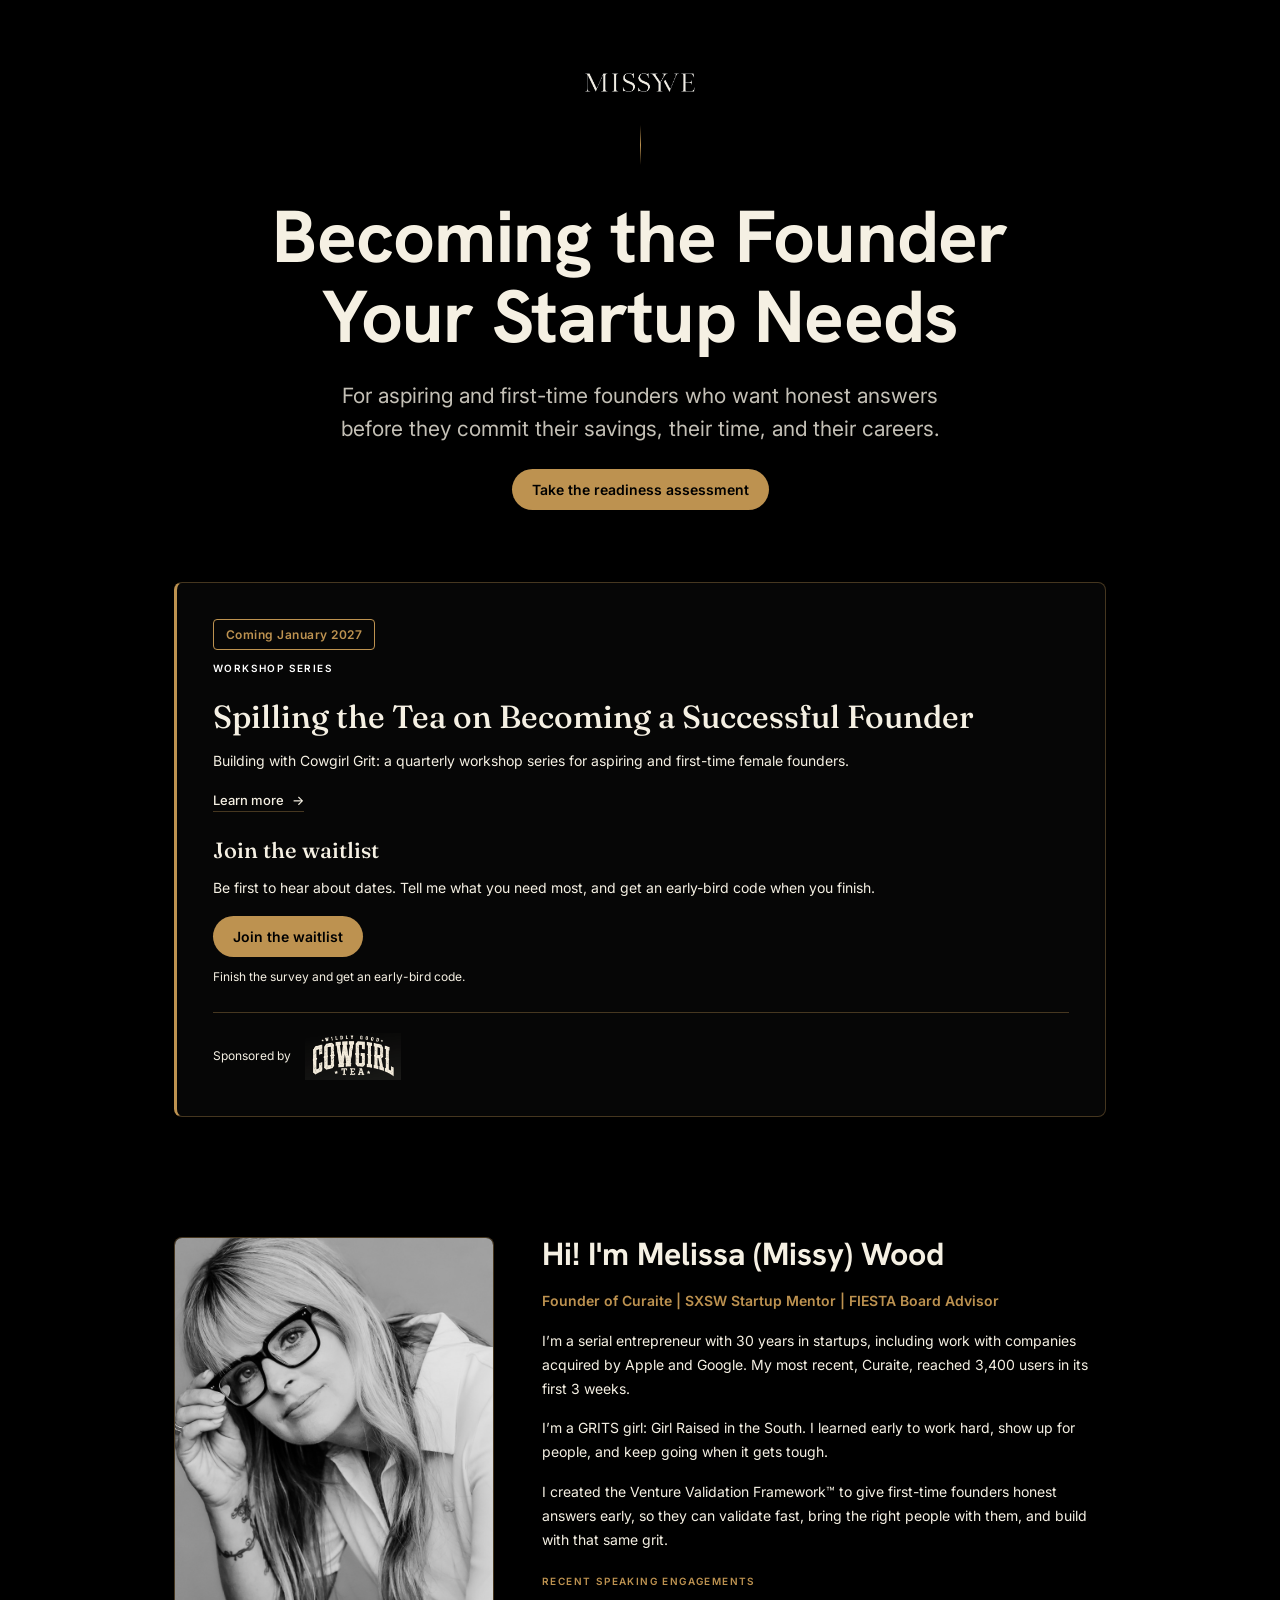
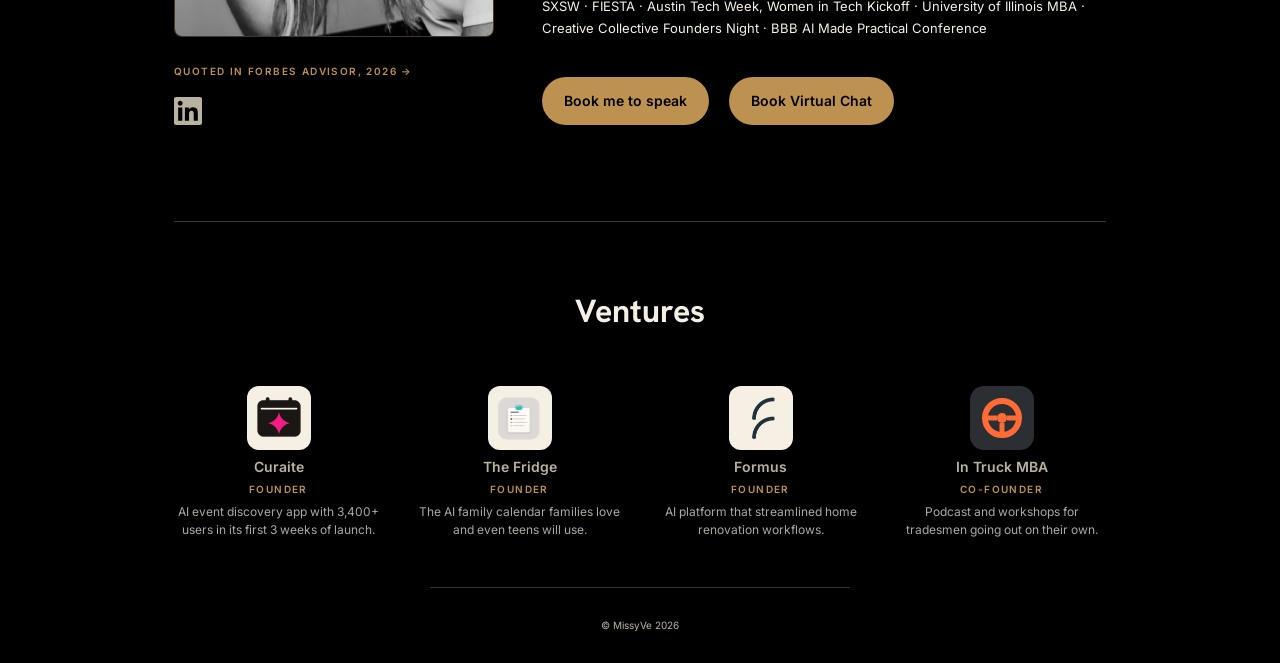
==== index.html @ 0cfccc88 "Refine mobile layout and button labels Co-authored-by: Copilot <223556219+Copilot@users.noreply.gith" ====
<!DOCTYPE html> <html lang="en"> <head> <meta charset="UTF-8"> <meta name="viewport" content="width=device-width, initial-scale=1.0"> <title>MissyVe | Melissa Wood and Founder Readiness</title>
 <link rel="preconnect" href="https://fonts.googleapis.com"> <link rel="preconnect" href="https://fonts.gstatic.com" crossorigin> <link href="https://fonts.googleapis.com/css2?family=Fraunces:opsz,wght@9..144,500;9..144,600;9..144,700&family=Hanken+Grotesk:wght@600;700;800&family=Inter:wght@400;500;600&display=swap" rel="stylesheet"> <style>   :root{     --navy-900:#0A1220;     --navy-800:#0F1B33;     --gold-500:#BD9250;     --gold-300:#BD9250;     --cream-100:#F5F0E3;     --cream-300:#B9B2A0;     --line: rgba(189,146,80,0.35);   }    *{ box-sizing:border-box; }    html,body{     margin:0;     padding:0;     height:100%;     background:var(--navy-800);     color:var(--cream-100);     font-family:'Inter', sans-serif;     -webkit-font-smoothing:antialiased;   }    .page{     position:relative;     min-height:100vh;     display:flex;     align-items:center;     justify-content:center;     overflow:hidden;     background:       radial-gradient(ellipse 60% 50% at 50% 40%, rgba(189,146,80,0.10), transparent 70%),       linear-gradient(180deg, var(--navy-900) 0%, var(--navy-800) 55%, var(--navy-900) 100%);   }    /* subtle film grain, kept faint so it reads as texture not noise */   .grain{     position:absolute;     inset:0;     pointer-events:none;     opacity:0.05;     mix-blend-mode:overlay;     background-image:url("data:image/svg+xml;utf8,<svg xmlns='http://www.w3.org/2000/svg' width='120' height='120'><filter id='n'><feTurbulence type='fractalNoise' baseFrequency='0.9' numOctaves='2' stitchTiles='stitch'/></filter><rect width='100%25' height='100%25' filter='url(%23n)'/></svg>");   }    main.hero{     position:relative;     z-index:1;     display:flex;     flex-direction:column;     align-items:center;     text-align:center;     padding: 0 24px;     max-width: 980px;   }    .badge{     display:inline-flex;     align-items:center;     gap:6px;     padding: 4px 11px;     border:1px solid var(--line);     border-radius:999px;     font-family:'Inter', sans-serif;     font-size:9px;     font-weight:600;     letter-spacing:0.14em;     text-transform:uppercase;     color:var(--gold-300);     margin-bottom: clamp(24px, 4.5vw, 38px);     opacity:0;     animation: rise 0.9s ease-out 0.1s forwards;   }   .badge .dot{     width:4px; height:4px; border-radius:50%;     background:var(--gold-500);     box-shadow: 0 0 6px var(--gold-500);   }    .logo{     display:block;     width: clamp(80px, 10vw, 112px);     height:auto;     opacity:0;     animation: rise 1s ease-out 0.3s forwards;   }    .divider{     width:1px;     height: clamp(28px, 5vw, 40px);     background: linear-gradient(180deg, transparent, var(--gold-500) 50%, transparent);     margin: clamp(22px, 4vw, 32px) 0;     opacity:0;     animation: rise 0.9s ease-out 0.55s forwards;   }    .headline{     font-family:'Hanken Grotesk', sans-serif;     font-weight:700;     font-size: clamp(2.4rem, 6.6vw, 4.6rem);     letter-spacing:-0.01em;     line-height:1.08;     color: var(--cream-100);     margin: 0 0 clamp(36px, 6vw, 52px) 0;     opacity:0;     animation: rise 0.9s ease-out 0.65s forwards;   }    .cta{     display:inline-flex;     align-items:baseline;     gap:8px;     font-family:'Inter', sans-serif;     font-size: clamp(11.5px, 1.4vw, 13px);     font-weight:500;     color: var(--cream-100);     text-decoration:none;     background:none;     border:none;     border-bottom: 1px solid var(--line);     padding: 0 0 3px 0;     cursor:pointer;     transition: color 0.2s ease, border-color 0.2s ease;     opacity:0;     animation: rise 0.9s ease-out 0.9s forwards;   }   .cta:hover, .cta:focus-visible{     color: var(--gold-300);     border-color: var(--gold-500);   }   .cta:focus-visible{     outline: 2px solid var(--gold-500);     outline-offset: 6px;     border-radius: 2px;   }   .cta .label{ color: var(--cream-300); font-weight:400; }   .cta .arrow{     transition: transform 0.2s ease;   }   .cta:hover .arrow{ transform: translateX(3px); }   .social{     margin-top: clamp(20px, 3vw, 28px);     opacity:0;     animation: rise 0.9s ease-out 1.1s forwards;   }   .social a{     display:inline-flex;     align-items:center;     justify-content:center;     width:20px;     height:20px;     color: var(--cream-300);     transition: color 0.2s ease;   }   .social a:hover{ color: var(--gold-500); }   .social svg{ width:100%; height:100%; }   .portfolio{     margin-top: clamp(32px, 5vw, 48px);     padding-top: clamp(24px, 4vw, 32px);     border-top: 1px solid var(--line);     width: 100%;     max-width: 420px;     opacity:0;     animation: rise 0.9s ease-out 1.3s forwards;   }   .portfolio-label{     font-family:'Inter', sans-serif;     font-size:9px;     font-weight:600;     letter-spacing:0.14em;     text-transform:uppercase;     color: var(--cream-300);     margin: 0 0 16px 0;   }   .portfolio-links{     display:flex;     align-items:flex-start;     justify-content:center;     gap: clamp(22px, 4vw, 34px);   }   .portfolio-links a{     display:flex;     flex-direction:column;     align-items:center;     gap:8px;     text-decoration:none;     color: var(--cream-300);     transition: color 0.2s ease, transform 0.2s ease;   }   .portfolio-links a:hover{     color: var(--gold-300);     transform: translateY(-2px);   }   .portfolio-links .mark{     width:44px;     height:44px;     border-radius:12px;     background: var(--cream-100);     display:flex;     align-items:center;     justify-content:center;     padding:8px;     box-shadow: 0 4px 14px rgba(0,0,0,0.25);     transition: box-shadow 0.2s ease;   }   .portfolio-links a:hover .mark{     box-shadow: 0 6px 18px rgba(189,146,80,0.35);   }   .portfolio-links .mark--dark{ background:#2B2E33; padding:0; overflow:hidden; }   .portfolio-links img{     width:100%;     height:100%;     object-fit:contain;   }   .portfolio-links .name{     font-family:'Inter', sans-serif;     font-size:10.5px;     font-weight:500;   }    /* contact modal */   .modal-overlay{     position:fixed;     inset:0;     z-index:10;     display:flex;     align-items:center;     justify-content:center;     padding:24px;     background: rgba(6,10,18,0.72);     backdrop-filter: blur(3px);     opacity:0;     visibility:hidden;     transition: opacity 0.25s ease;   }   .modal-overlay.is-open{     opacity:1;     visibility:visible;   }   .modal{     position:relative;     width:100%;     max-width: 420px;     background: var(--navy-800);     border: 1px solid var(--line);     border-radius: 10px;     box-shadow: 0 24px 60px rgba(0,0,0,0.45);     padding: 36px 32px 30px;     transform: translateY(8px);     transition: transform 0.25s ease;   }   .modal-overlay.is-open .modal{     transform: translateY(0);   }   .modal-close{     position:absolute;     top:16px;     right:16px;     background:none;     border:none;     color: var(--cream-300);     font-size:14px;     line-height:1;     cursor:pointer;     padding:6px;     transition: color 0.2s ease;   }   .modal-close:hover, .modal-close:focus-visible{     color: var(--gold-300);   }   .modal-close:focus-visible{     outline: 2px solid var(--gold-500);     outline-offset: 2px;     border-radius: 4px;   }   .modal-eyebrow{     font-family:'Inter', sans-serif;     font-size:10px;     font-weight:600;     letter-spacing:0.18em;     text-transform:uppercase;     color: var(--gold-300);     margin:0 0 10px 0;   }   .modal-title{     font-family:'Fraunces', serif;     font-weight:500;     font-size: clamp(1.35rem, 4vw, 1.6rem);     color: var(--cream-100);     margin: 0 0 22px 0;   }   .field{     display:block;     margin-bottom:16px;   }   .field span{     display:block;     font-family:'Inter', sans-serif;     font-size:11px;     font-weight:600;     letter-spacing:0.08em;     text-transform:uppercase;     color: var(--cream-300);     margin-bottom:6px;   }   .field input,   .field textarea{     width:100%;     background: rgba(255,255,255,0.03);     border: 1px solid var(--line);     border-radius:6px;     padding:10px 12px;     font-family:'Inter', sans-serif;     font-size:14.5px;     color: var(--cream-100);     resize: vertical;   }   .field input:focus,   .field textarea:focus{     outline:none;     border-color: var(--gold-500);   }   .field input::placeholder,   .field textarea::placeholder{     color: var(--cream-300);   }   .submit-btn{     width:100%;     margin-top:6px;     padding:12px 20px;     background: var(--gold-500);     border:none;     border-radius:999px;     font-family:'Inter', sans-serif;     font-size:14px;     font-weight:600;     color: var(--navy-900);     cursor:pointer;     transition: background 0.2s ease, opacity 0.2s ease;   }   .submit-btn:hover:not(:disabled){     background: color-mix(in srgb,var(--gold-500) 88%,black);   }   .submit-btn:disabled{     opacity:0.6;     cursor:default;   }   .submit-btn:focus-visible{     outline: 2px solid var(--gold-300);     outline-offset: 3px;   }   .form-error{     margin: 12px 0 0 0;     font-family:'Inter', sans-serif;     font-size:12.5px;     color: var(--gold-300);     min-height: 1em;   }   .modal-success{     text-align:center;     padding: 14px 4px 6px;   }   .success-title{     font-family:'Fraunces', serif;     font-weight:500;     font-size:1.3rem;     color: var(--cream-100);     margin:0 0 8px 0;   }   .success-text{     font-family:'Inter', sans-serif;     font-size:13.5px;     color: var(--cream-300);     margin:0;     line-height:1.6;   }    @keyframes rise{     from{ opacity:0; transform: translateY(10px); }     to{ opacity:1; transform: translateY(0); }   }    @media (prefers-reduced-motion: reduce){     .badge, .logo, .divider, .headline, .cta, .social, .portfolio{       animation: none !important;       opacity:1 !important;       transform:none !important;     }     .modal-overlay, .modal{       transition: none !important;     }   }   </style> <!-- Google tag (gtag.js) -->
<script async src="https://www.googletagmanager.com/gtag/js?id=G-MC715QCEF9"></script>
<script>
  window.dataLayer = window.dataLayer || [];
  function gtag(){dataLayer.push(arguments);}
  gtag('js', new Date());

  gtag('config', 'G-MC715QCEF9');
</script>
<script type="text/javascript">
    (function(c,l,a,r,i,t,y){
        c[a]=c[a]||function(){(c[a].q=c[a].q||[]).push(arguments)};
        t=l.createElement(r);t.async=1;t.src="https://www.clarity.ms/tag/"+i;
        y=l.getElementsByTagName(r)[0];y.parentNode.insertBefore(t,y);
    })(window, document, "clarity", "script", "y9ou5ujxv2");
</script>
  <script defer src="founder-readiness.js?v=28"></script>
  <script defer src="contact.js?v=2"></script>
  <script defer src="workshop.js?v=30"></script>
  <meta name="description" content="Meet Melissa (Missy) Wood, Founder of Curaite and creator of the Venture Validation Framework, and explore resources for aspiring founders.">
  <script defer src="about.js?v=55"></script>
  <meta property="og:title" content="MissyVe | Melissa Wood and Founder Readiness">
  <meta property="og:description" content="Meet Melissa (Missy) Wood, Founder of Curaite and creator of the Venture Validation Framework, and explore resources for aspiring founders.">
  <meta property="og:image" content="https://missyve.co/images/preview-home.jpg">
  <meta property="og:url" content="https://missyve.co/">
  <meta name="twitter:card" content="summary_large_image">
  <style>
    :root{--navy-900:#000;--navy-800:#000}
    .modal-overlay{background:rgba(0,0,0,.72)}
    .portfolio-links .mark--dark{background:#000}
    .page .badge, .page .logo, .page .divider, .page .headline,
    .page .cta, .page .social, .page .portfolio,
    .page .fr-home-break, .page .fr-footer{opacity:1;animation:none}
    .page .modal-overlay, .page .modal{transition:none}
  </style>
</head> <body>  <div class="page">   <div class="grain"></div>    <main class="hero">     <span class="badge"><span class="dot"></span>Coming soon</span>      <img class="logo" src="[data-uri]" alt="MissyVe">      <div class="divider"></div>
<h1 class="headline">Becoming the Founder<br>Your Startup Needs</h1>
<p class="home-subhead">For aspiring and first-time founders who want honest answers before they commit their savings, their time, and their careers.</p>
      <button type="button" class="cta" id="openContact">       <span class="label">For more info,</span>       <span>get in touch</span>       <span class="arrow" aria-hidden="true">→</span>     </button>     <div class="social">       <a href="https://www.linkedin.com/in/melissawood/" target="_blank" rel="noopener noreferrer" aria-label="Melissa Wood on LinkedIn"><svg viewBox="0 0 24 24" xmlns="http://www.w3.org/2000/svg" fill="currentColor" aria-hidden="true"><path d="M20.447 20.452h-3.554v-5.569c0-1.328-.027-3.037-1.852-3.037-1.853 0-2.136 1.445-2.136 2.939v5.667H9.351V9h3.414v1.561h.046c.477-.9 1.637-1.85 3.37-1.85 3.601 0 4.267 2.37 4.267 5.455v6.286zM5.337 7.433c-1.144 0-2.063-.926-2.063-2.065 0-1.138.92-2.063 2.063-2.063 1.14 0 2.064.925 2.064 2.063 0 1.139-.925 2.065-2.064 2.065zm1.782 13.019H3.555V9h3.564v11.452zM22.225 0H1.771C.792 0 0 .774 0 1.729v20.542C0 23.227.792 24 1.771 24h20.451C23.2 24 24 23.227 24 22.271V1.729C24 .774 23.2 0 22.225 0z"/></svg></a>     </div>     <div class="portfolio">       <p class="portfolio-label">Portfolio</p>       <div class="portfolio-links">         <a href="https://curaite.events" target="_blank" rel="noopener noreferrer" aria-label="Curaite">           <span class="mark"><img src="[data-uri]" alt="Curaite logo" loading="lazy"></span>           <span class="name">Curaite</span>         </a>         <a href="https://thefridgeschedule.com" target="_blank" rel="noopener noreferrer" aria-label="The Fridge">           <span class="mark"><img src="[data-uri]" alt="The Fridge logo" loading="lazy"></span>           <span class="name">The Fridge</span>         </a>         <a href="https://formus.ai" target="_blank" rel="noopener noreferrer" aria-label="Formus AI">           <span class="mark"><img src="[data-uri]" alt="Formus AI logo" loading="lazy"></span>           <span class="name">Formus AI</span>         </a>         <a href="https://intruckmba.com/" target="_blank" rel="noopener noreferrer" aria-label="In Truck MBA">
          <span class="mark mark--dark"><img src="data:image/svg+xml,%3Csvg%20xmlns=%27http://www.w3.org/2000/svg%27%20viewBox=%270%200%2064%2064%27%3E%3Crect%20width=%2764%27%20height=%2764%27%20rx=%2714%27%20fill=%27%232B2E33%27/%3E%3Ccircle%20cx=%2732%27%20cy=%2732%27%20r=%2717%27%20fill=%27none%27%20stroke=%27%23FF6B35%27%20stroke-width=%276%27/%3E%3Ccircle%20cx=%2732%27%20cy=%2732%27%20r=%275%27%20fill=%27%23FF6B35%27/%3E%3Cpath%20d=%27M15%2032h12M37%2032h12M32%2037v12%27%20stroke=%27%23FF6B35%27%20stroke-width=%275%27/%3E%3C/svg%3E" alt="In Truck MBA logo" loading="lazy"></span>
          <span class="name">In Truck MBA</span>
        </a>       </div>     </div>   </main>    <div class="modal-overlay" id="modalOverlay">     <div class="modal" role="dialog" aria-modal="true" aria-labelledby="modalTitle">       <button type="button" class="modal-close" id="closeContact" aria-label="Close">✕</button>        <div class="modal-body" id="modalBody">         <p class="modal-eyebrow">Get in touch</p>         <h2 class="modal-title" id="modalTitle">Send us a note</h2>          <form id="contactForm" novalidate>           <label class="field">             <span>Name</span>             <input type="text" name="name" required autocomplete="name">           </label>           <label class="field">             <span>Email</span>             <input type="email" name="email" required autocomplete="email">           </label>           <label class="field">             <span>Message</span>             <textarea name="message" rows="4" required></textarea>           </label>            <input type="hidden" name="_subject" value="New message from the MissyVe coming soon page">            <button type="submit" class="submit-btn" id="submitBtn">             <span class="submit-label">Send message</span>           </button>            <p class="form-error" id="formError" role="alert"></p>         </form>       </div>        <div class="modal-success" id="modalSuccess" hidden>         <p class="success-title">Message sent</p>         <p class="success-text">Thanks for reaching out. We'll be in touch soon.</p>       </div>     </div>   </div> </div>  <script> (function(){   var overlay = document.getElementById('modalOverlay');   var openBtn = document.getElementById('openContact');   var closeBtn = document.getElementById('closeContact');   var form = document.getElementById('contactForm');   var submitBtn = document.getElementById('submitBtn');   var errorEl = document.getElementById('formError');   var body = document.getElementById('modalBody');   var success = document.getElementById('modalSuccess');   var lastFocused = null;    function openModal(){     lastFocused = document.activeElement;     overlay.classList.add('is-open');     document.body.style.overflow = 'hidden';     var firstField = form.querySelector('input, textarea');     if(firstField){ firstField.focus(); }   }    function closeModal(){     overlay.classList.remove('is-open');     document.body.style.overflow = '';     if(lastFocused){ lastFocused.focus(); }   }    openBtn.addEventListener('click', openModal);   closeBtn.addEventListener('click', closeModal);    overlay.addEventListener('click', function(e){     if(e.target === overlay){ closeModal(); }   });    document.addEventListener('keydown', function(e){     if(e.key === 'Escape' && overlay.classList.contains('is-open')){       closeModal();     }   });    form.addEventListener('submit', function(e){     e.preventDefault();     errorEl.textContent = '';     submitBtn.disabled = true;     submitBtn.querySelector('.submit-label').textContent = 'Sending…';      var data = {       name: form.name.value,       email: form.email.value,       message: form.message.value,       _subject: form._subject.value     };      fetch('https://formsubmit.co/ajax/melissa@missyve.co', {       method: 'POST',       headers: {         'Content-Type': 'application/json',         'Accept': 'application/json'       },       body: JSON.stringify(data)     })     .then(function(res){ return res.json().then(function(json){ return { ok: res.ok, json: json }; }); })     .then(function(result){       if(!result.ok){ throw new Error('Request failed'); }       body.hidden = true;       success.hidden = false;       form.reset();     })     .catch(function(){       errorEl.textContent = "Something went wrong. Please try again, or email melissa@missyve.co directly.";     })     .finally(function(){       submitBtn.disabled = false;       submitBtn.querySelector('.submit-label').textContent = 'Send message';     });   }); })(); </script>  </body> </html>
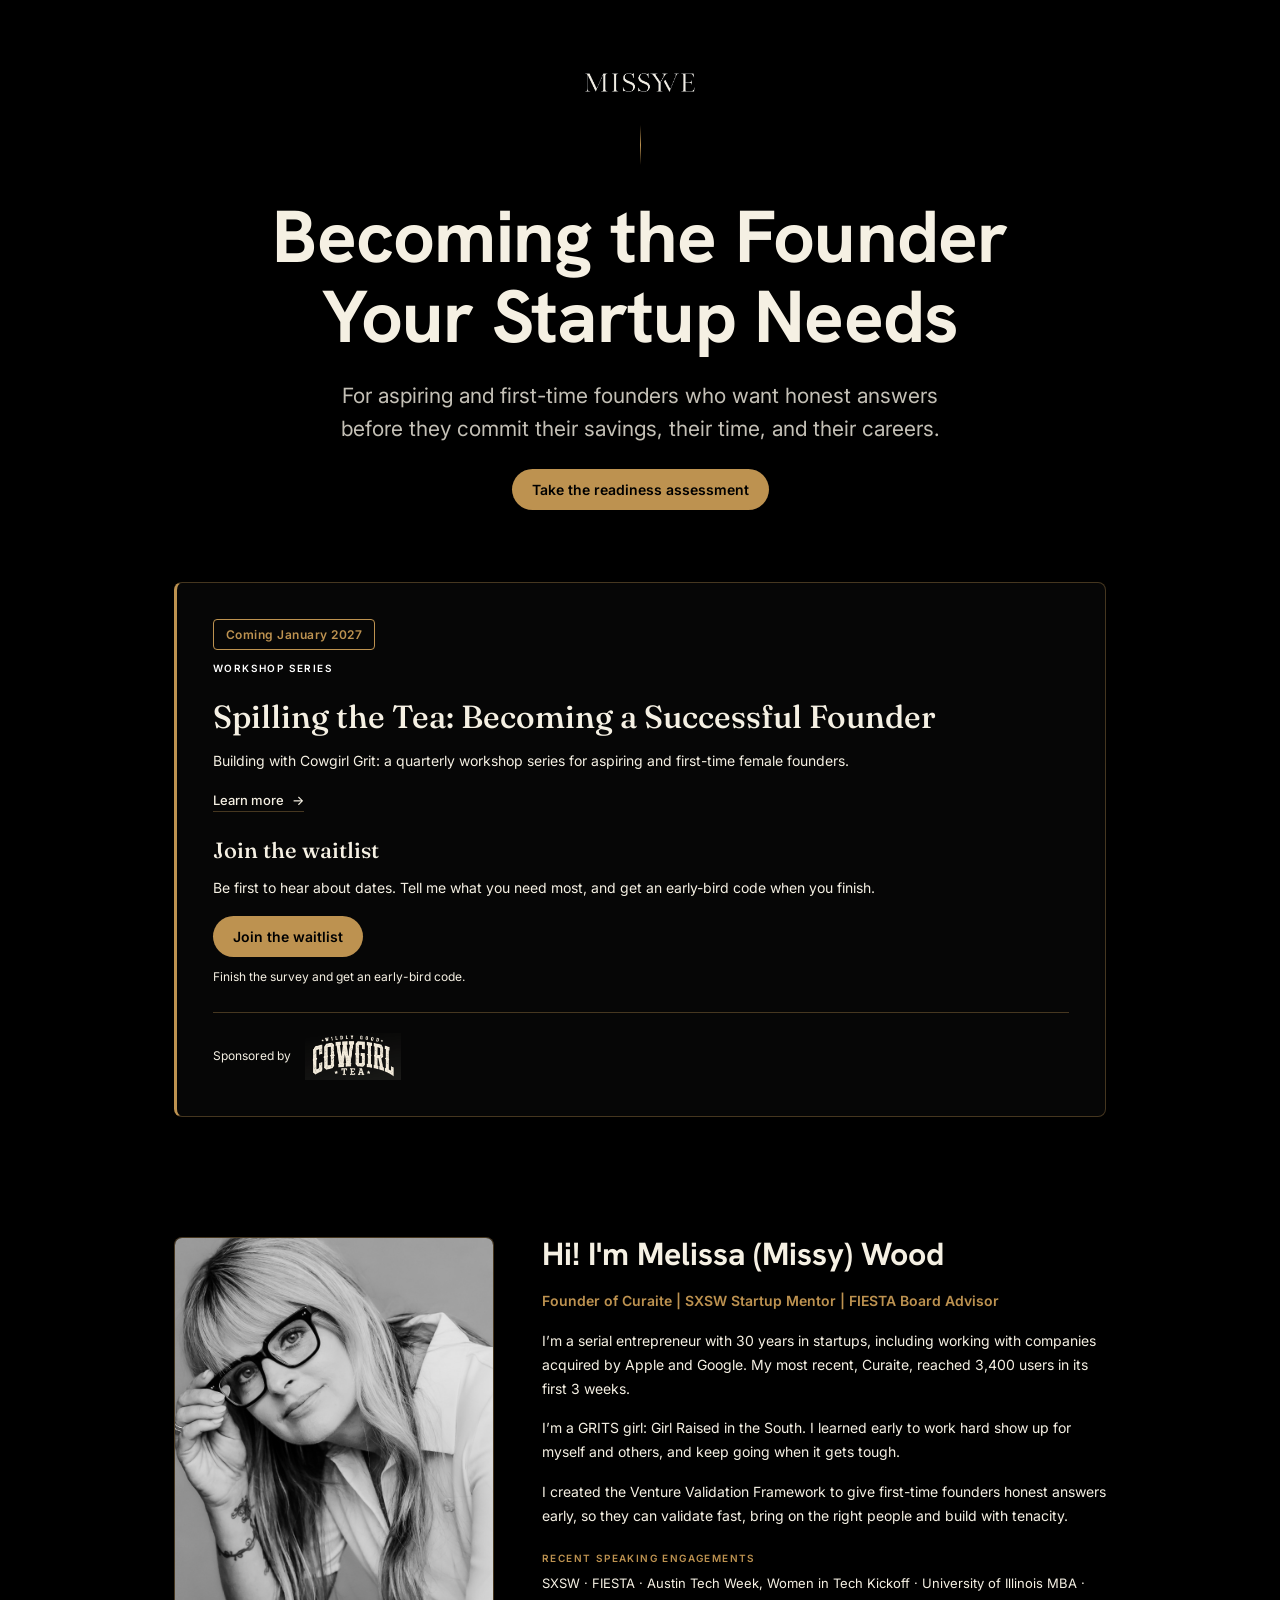
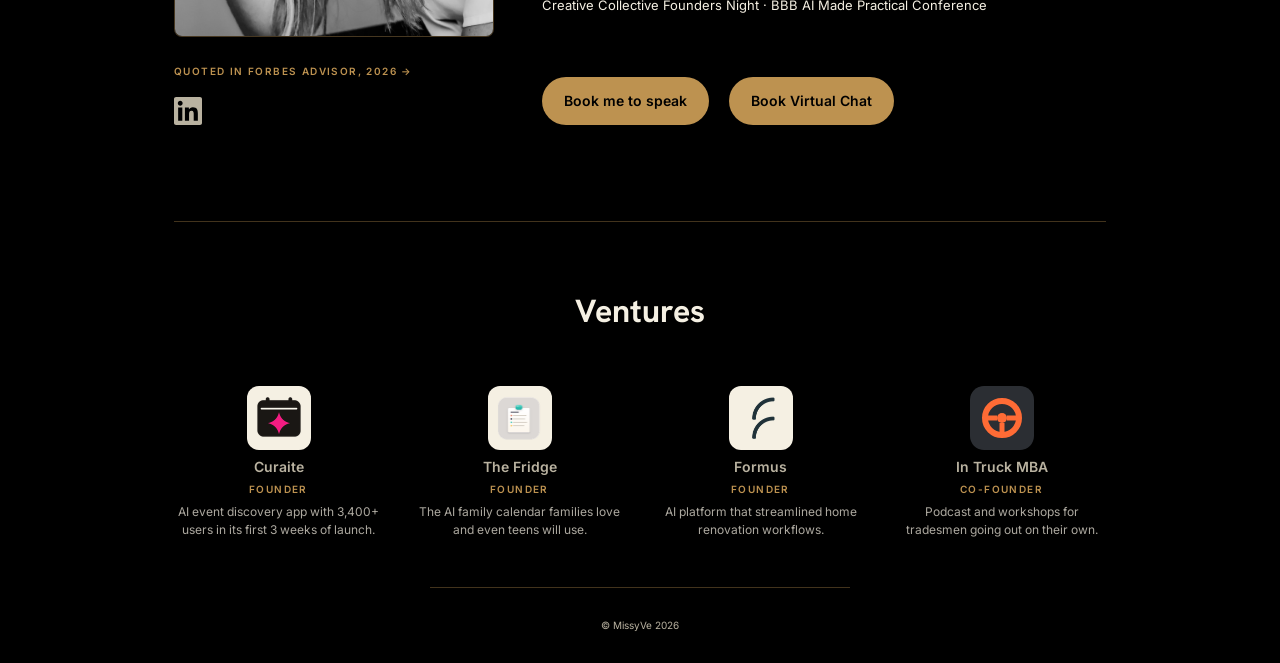
==== commit 6cfbca7a: "Update bio and workshop title Co-authored-by: Copilot <223556219+Copilot@users.noreply.github.com>" ====
--- a/index.html
+++ b/index.html
@@ -1,4 +1,4 @@
-<!DOCTYPE html> <html lang="en"> <head> <meta charset="UTF-8"> <meta name="viewport" content="width=device-width, initial-scale=1.0"> <title>MissyVe | Melissa Wood and Founder Readiness</title>
+<!DOCTYPE html> <html lang="en"> <head> <meta charset="UTF-8"> <meta name="viewport" content="width=device-width, initial-scale=1.0"> <title>Melissa Wood | Founder Readiness</title>
  <link rel="preconnect" href="https://fonts.googleapis.com"> <link rel="preconnect" href="https://fonts.gstatic.com" crossorigin> <link href="https://fonts.googleapis.com/css2?family=Fraunces:opsz,wght@9..144,500;9..144,600;9..144,700&family=Hanken+Grotesk:wght@600;700;800&family=Inter:wght@400;500;600&display=swap" rel="stylesheet"> <style>   :root{     --navy-900:#0A1220;     --navy-800:#0F1B33;     --gold-500:#BD9250;     --gold-300:#BD9250;     --cream-100:#F5F0E3;     --cream-300:#B9B2A0;     --line: rgba(189,146,80,0.35);   }    *{ box-sizing:border-box; }    html,body{     margin:0;     padding:0;     height:100%;     background:var(--navy-800);     color:var(--cream-100);     font-family:'Inter', sans-serif;     -webkit-font-smoothing:antialiased;   }    .page{     position:relative;     min-height:100vh;     display:flex;     align-items:center;     justify-content:center;     overflow:hidden;     background:       radial-gradient(ellipse 60% 50% at 50% 40%, rgba(189,146,80,0.10), transparent 70%),       linear-gradient(180deg, var(--navy-900) 0%, var(--navy-800) 55%, var(--navy-900) 100%);   }    /* subtle film grain, kept faint so it reads as texture not noise */   .grain{     position:absolute;     inset:0;     pointer-events:none;     opacity:0.05;     mix-blend-mode:overlay;     background-image:url("data:image/svg+xml;utf8,<svg xmlns='http://www.w3.org/2000/svg' width='120' height='120'><filter id='n'><feTurbulence type='fractalNoise' baseFrequency='0.9' numOctaves='2' stitchTiles='stitch'/></filter><rect width='100%25' height='100%25' filter='url(%23n)'/></svg>");   }    main.hero{     position:relative;     z-index:1;     display:flex;     flex-direction:column;     align-items:center;     text-align:center;     padding: 0 24px;     max-width: 980px;   }    .badge{     display:inline-flex;     align-items:center;     gap:6px;     padding: 4px 11px;     border:1px solid var(--line);     border-radius:999px;     font-family:'Inter', sans-serif;     font-size:9px;     font-weight:600;     letter-spacing:0.14em;     text-transform:uppercase;     color:var(--gold-300);     margin-bottom: clamp(24px, 4.5vw, 38px);     opacity:0;     animation: rise 0.9s ease-out 0.1s forwards;   }   .badge .dot{     width:4px; height:4px; border-radius:50%;     background:var(--gold-500);     box-shadow: 0 0 6px var(--gold-500);   }    .logo{     display:block;     width: clamp(80px, 10vw, 112px);     height:auto;     opacity:0;     animation: rise 1s ease-out 0.3s forwards;   }    .divider{     width:1px;     height: clamp(28px, 5vw, 40px);     background: linear-gradient(180deg, transparent, var(--gold-500) 50%, transparent);     margin: clamp(22px, 4vw, 32px) 0;     opacity:0;     animation: rise 0.9s ease-out 0.55s forwards;   }    .headline{     font-family:'Hanken Grotesk', sans-serif;     font-weight:700;     font-size: clamp(2.4rem, 6.6vw, 4.6rem);     letter-spacing:-0.01em;     line-height:1.08;     color: var(--cream-100);     margin: 0 0 clamp(36px, 6vw, 52px) 0;     opacity:0;     animation: rise 0.9s ease-out 0.65s forwards;   }    .cta{     display:inline-flex;     align-items:baseline;     gap:8px;     font-family:'Inter', sans-serif;     font-size: clamp(11.5px, 1.4vw, 13px);     font-weight:500;     color: var(--cream-100);     text-decoration:none;     background:none;     border:none;     border-bottom: 1px solid var(--line);     padding: 0 0 3px 0;     cursor:pointer;     transition: color 0.2s ease, border-color 0.2s ease;     opacity:0;     animation: rise 0.9s ease-out 0.9s forwards;   }   .cta:hover, .cta:focus-visible{     color: var(--gold-300);     border-color: var(--gold-500);   }   .cta:focus-visible{     outline: 2px solid var(--gold-500);     outline-offset: 6px;     border-radius: 2px;   }   .cta .label{ color: var(--cream-300); font-weight:400; }   .cta .arrow{     transition: transform 0.2s ease;   }   .cta:hover .arrow{ transform: translateX(3px); }   .social{     margin-top: clamp(20px, 3vw, 28px);     opacity:0;     animation: rise 0.9s ease-out 1.1s forwards;   }   .social a{     display:inline-flex;     align-items:center;     justify-content:center;     width:20px;     height:20px;     color: var(--cream-300);     transition: color 0.2s ease;   }   .social a:hover{ color: var(--gold-500); }   .social svg{ width:100%; height:100%; }   .portfolio{     margin-top: clamp(32px, 5vw, 48px);     padding-top: clamp(24px, 4vw, 32px);     border-top: 1px solid var(--line);     width: 100%;     max-width: 420px;     opacity:0;     animation: rise 0.9s ease-out 1.3s forwards;   }   .portfolio-label{     font-family:'Inter', sans-serif;     font-size:9px;     font-weight:600;     letter-spacing:0.14em;     text-transform:uppercase;     color: var(--cream-300);     margin: 0 0 16px 0;   }   .portfolio-links{     display:flex;     align-items:flex-start;     justify-content:center;     gap: clamp(22px, 4vw, 34px);   }   .portfolio-links a{     display:flex;     flex-direction:column;     align-items:center;     gap:8px;     text-decoration:none;     color: var(--cream-300);     transition: color 0.2s ease, transform 0.2s ease;   }   .portfolio-links a:hover{     color: var(--gold-300);     transform: translateY(-2px);   }   .portfolio-links .mark{     width:44px;     height:44px;     border-radius:12px;     background: var(--cream-100);     display:flex;     align-items:center;     justify-content:center;     padding:8px;     box-shadow: 0 4px 14px rgba(0,0,0,0.25);     transition: box-shadow 0.2s ease;   }   .portfolio-links a:hover .mark{     box-shadow: 0 6px 18px rgba(189,146,80,0.35);   }   .portfolio-links .mark--dark{ background:#2B2E33; padding:0; overflow:hidden; }   .portfolio-links img{     width:100%;     height:100%;     object-fit:contain;   }   .portfolio-links .name{     font-family:'Inter', sans-serif;     font-size:10.5px;     font-weight:500;   }    /* contact modal */   .modal-overlay{     position:fixed;     inset:0;     z-index:10;     display:flex;     align-items:center;     justify-content:center;     padding:24px;     background: rgba(6,10,18,0.72);     backdrop-filter: blur(3px);     opacity:0;     visibility:hidden;     transition: opacity 0.25s ease;   }   .modal-overlay.is-open{     opacity:1;     visibility:visible;   }   .modal{     position:relative;     width:100%;     max-width: 420px;     background: var(--navy-800);     border: 1px solid var(--line);     border-radius: 10px;     box-shadow: 0 24px 60px rgba(0,0,0,0.45);     padding: 36px 32px 30px;     transform: translateY(8px);     transition: transform 0.25s ease;   }   .modal-overlay.is-open .modal{     transform: translateY(0);   }   .modal-close{     position:absolute;     top:16px;     right:16px;     background:none;     border:none;     color: var(--cream-300);     font-size:14px;     line-height:1;     cursor:pointer;     padding:6px;     transition: color 0.2s ease;   }   .modal-close:hover, .modal-close:focus-visible{     color: var(--gold-300);   }   .modal-close:focus-visible{     outline: 2px solid var(--gold-500);     outline-offset: 2px;     border-radius: 4px;   }   .modal-eyebrow{     font-family:'Inter', sans-serif;     font-size:10px;     font-weight:600;     letter-spacing:0.18em;     text-transform:uppercase;     color: var(--gold-300);     margin:0 0 10px 0;   }   .modal-title{     font-family:'Fraunces', serif;     font-weight:500;     font-size: clamp(1.35rem, 4vw, 1.6rem);     color: var(--cream-100);     margin: 0 0 22px 0;   }   .field{     display:block;     margin-bottom:16px;   }   .field span{     display:block;     font-family:'Inter', sans-serif;     font-size:11px;     font-weight:600;     letter-spacing:0.08em;     text-transform:uppercase;     color: var(--cream-300);     margin-bottom:6px;   }   .field input,   .field textarea{     width:100%;     background: rgba(255,255,255,0.03);     border: 1px solid var(--line);     border-radius:6px;     padding:10px 12px;     font-family:'Inter', sans-serif;     font-size:14.5px;     color: var(--cream-100);     resize: vertical;   }   .field input:focus,   .field textarea:focus{     outline:none;     border-color: var(--gold-500);   }   .field input::placeholder,   .field textarea::placeholder{     color: var(--cream-300);   }   .submit-btn{     width:100%;     margin-top:6px;     padding:12px 20px;     background: var(--gold-500);     border:none;     border-radius:999px;     font-family:'Inter', sans-serif;     font-size:14px;     font-weight:600;     color: var(--navy-900);     cursor:pointer;     transition: background 0.2s ease, opacity 0.2s ease;   }   .submit-btn:hover:not(:disabled){     background: color-mix(in srgb,var(--gold-500) 88%,black);   }   .submit-btn:disabled{     opacity:0.6;     cursor:default;   }   .submit-btn:focus-visible{     outline: 2px solid var(--gold-300);     outline-offset: 3px;   }   .form-error{     margin: 12px 0 0 0;     font-family:'Inter', sans-serif;     font-size:12.5px;     color: var(--gold-300);     min-height: 1em;   }   .modal-success{     text-align:center;     padding: 14px 4px 6px;   }   .success-title{     font-family:'Fraunces', serif;     font-weight:500;     font-size:1.3rem;     color: var(--cream-100);     margin:0 0 8px 0;   }   .success-text{     font-family:'Inter', sans-serif;     font-size:13.5px;     color: var(--cream-300);     margin:0;     line-height:1.6;   }    @keyframes rise{     from{ opacity:0; transform: translateY(10px); }     to{ opacity:1; transform: translateY(0); }   }    @media (prefers-reduced-motion: reduce){     .badge, .logo, .divider, .headline, .cta, .social, .portfolio{       animation: none !important;       opacity:1 !important;       transform:none !important;     }     .modal-overlay, .modal{       transition: none !important;     }   }   </style> <!-- Google tag (gtag.js) -->
 <script async src="https://www.googletagmanager.com/gtag/js?id=G-MC715QCEF9"></script>
 <script>
@@ -17,14 +17,22 @@
 </script>
   <script defer src="founder-readiness.js?v=28"></script>
   <script defer src="contact.js?v=2"></script>
-  <script defer src="workshop.js?v=30"></script>
-  <meta name="description" content="Meet Melissa (Missy) Wood, Founder of Curaite and creator of the Venture Validation Framework, and explore resources for aspiring founders.">
-  <script defer src="about.js?v=55"></script>
-  <meta property="og:title" content="MissyVe | Melissa Wood and Founder Readiness">
-  <meta property="og:description" content="Meet Melissa (Missy) Wood, Founder of Curaite and creator of the Venture Validation Framework, and explore resources for aspiring founders.">
+  <script defer src="workshop.js?v=31"></script>
+  <meta name="description" content="Take the free founder readiness assessment from Melissa Wood, Founder of Curaite and creator of the Venture Validation Framework™.">
+  <script defer src="about.js?v=56"></script>
+  <meta property="og:title" content="Are You Ready to Be a Founder? | Melissa Wood">
+  <meta property="og:description" content="Take the free founder readiness assessment from Melissa Wood, Founder of Curaite and creator of the Venture Validation Framework™.">
   <meta property="og:image" content="https://missyve.co/images/preview-home.jpg">
   <meta property="og:url" content="https://missyve.co/">
+  <meta property="og:type" content="website">
+  <meta property="og:site_name" content="MissyVe">
+  <meta property="og:image:width" content="1200">
+  <meta property="og:image:height" content="630">
+  <meta property="og:image:alt" content="MissyVe founder readiness graphic with a portrait of Melissa Wood">
   <meta name="twitter:card" content="summary_large_image">
+  <meta name="twitter:title" content="Are You Ready to Be a Founder? | Melissa Wood">
+  <meta name="twitter:description" content="Take the free founder readiness assessment from Melissa Wood, Founder of Curaite and creator of the Venture Validation Framework™.">
+  <meta name="twitter:image" content="https://missyve.co/images/preview-home.jpg">
   <style>
     :root{--navy-900:#000;--navy-800:#000}
     .modal-overlay{background:rgba(0,0,0,.72)}
